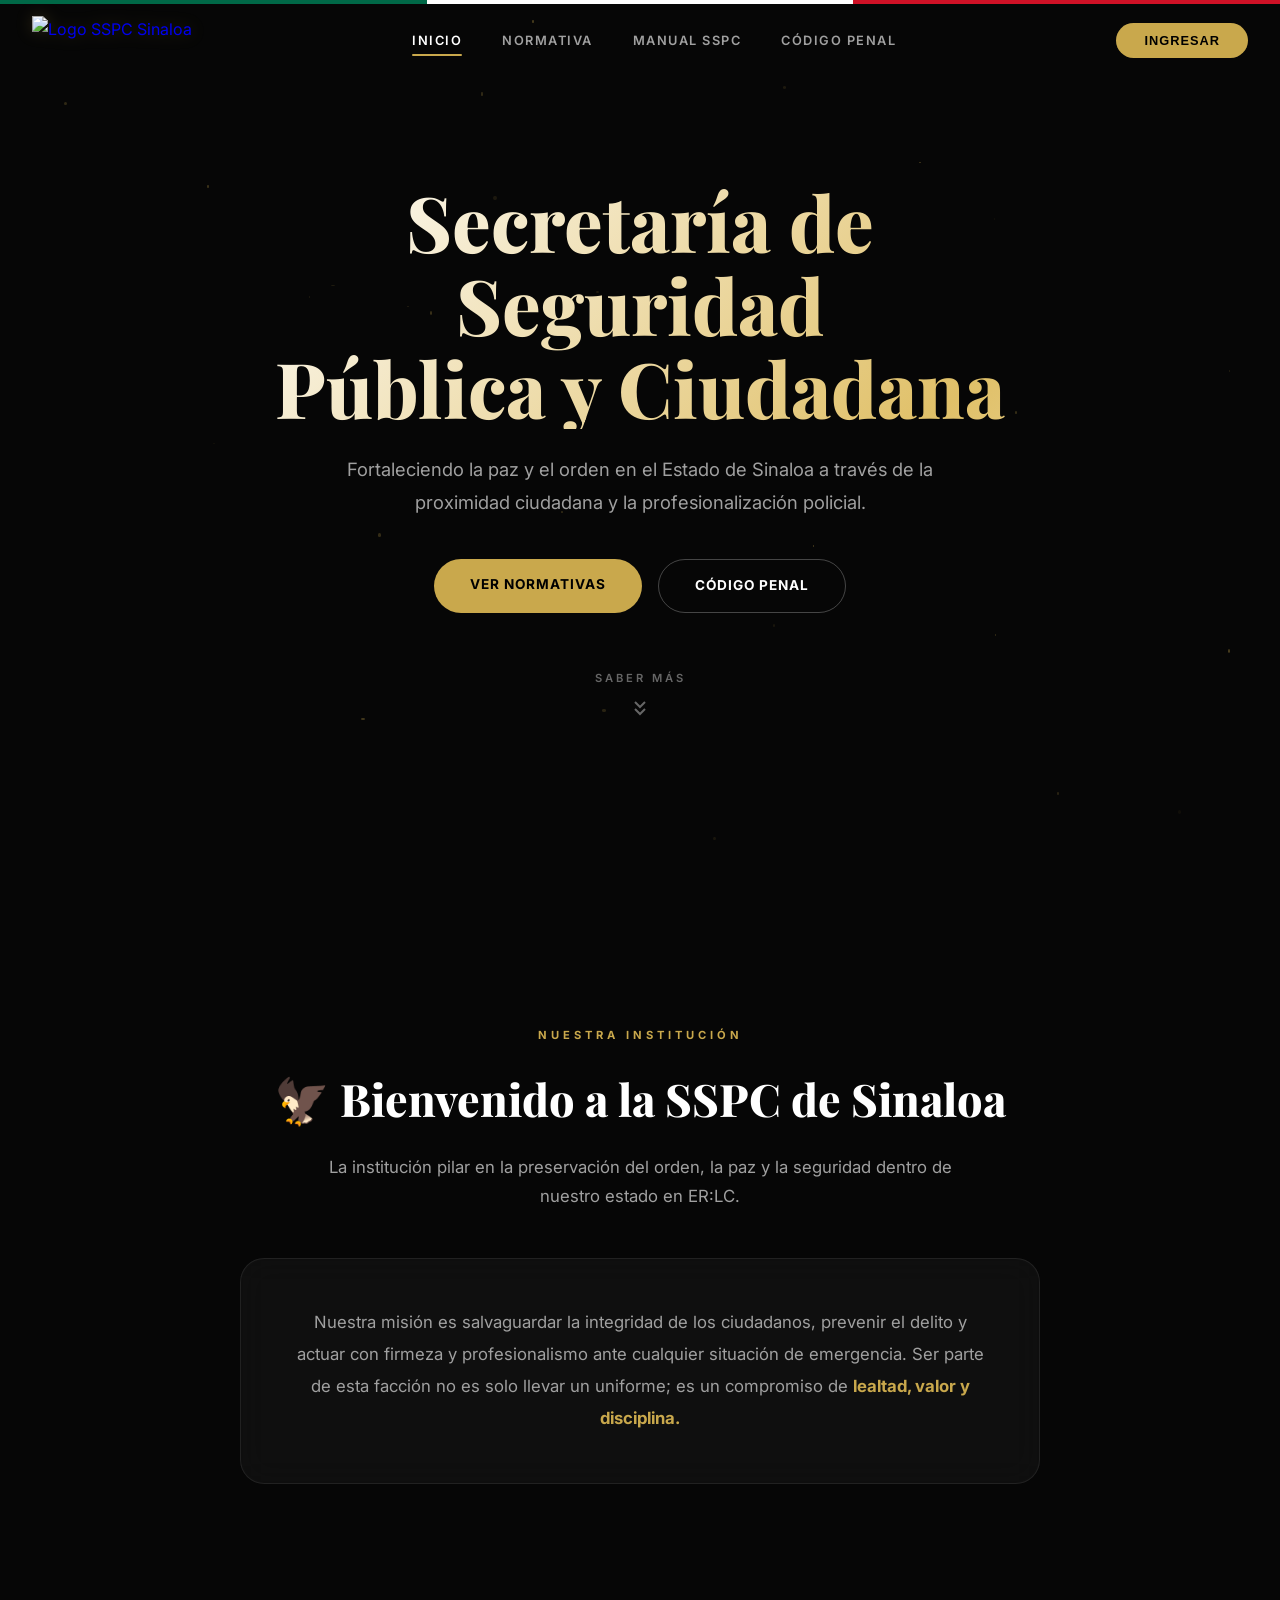
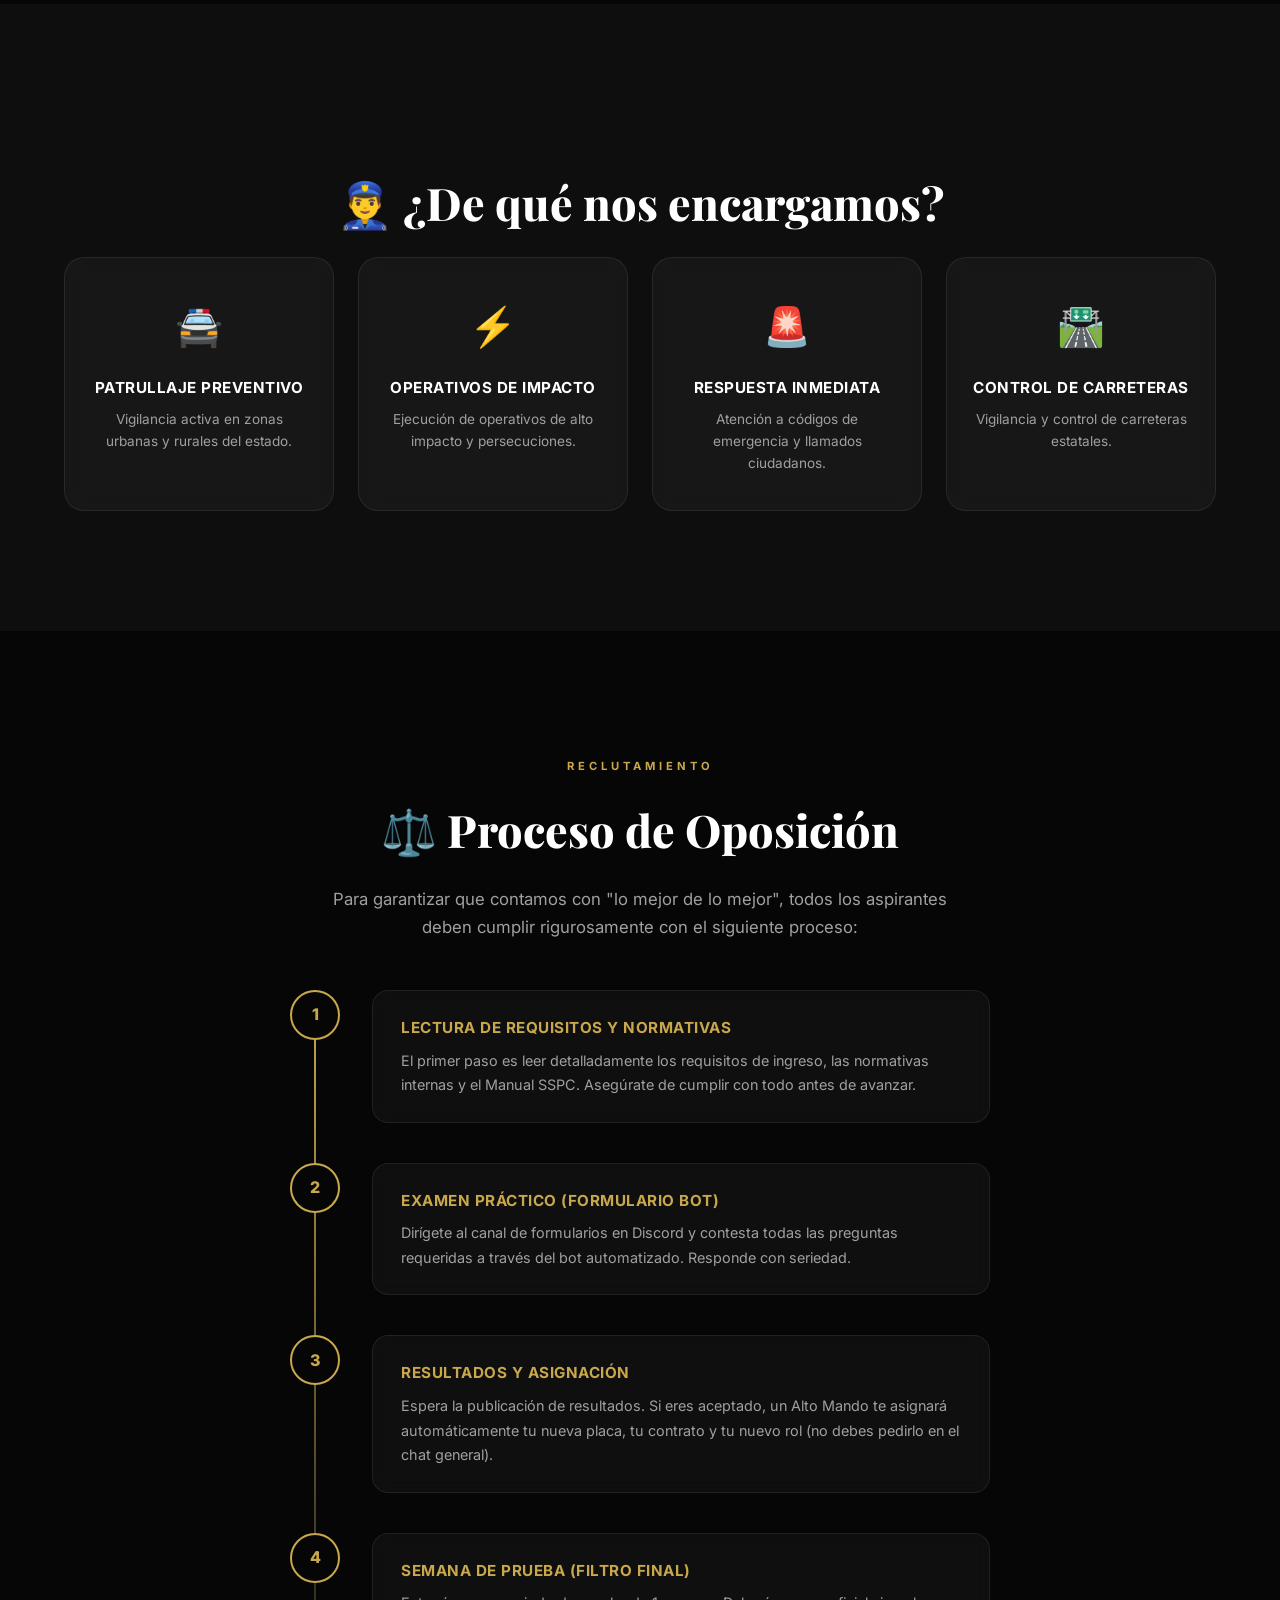
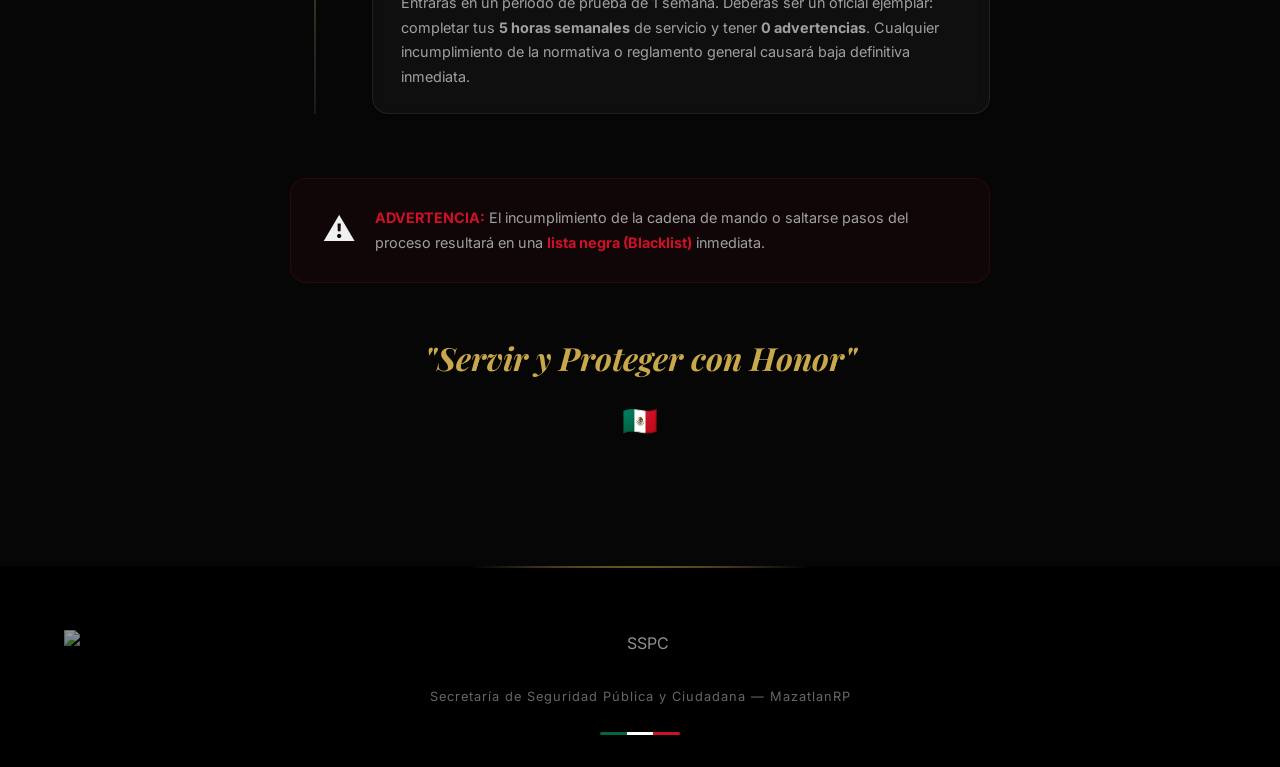
==== templates/index.html @ 9fe5e870 "Sistema SSPC completo con Dashboard y Bot" ====
<!DOCTYPE html>
<html lang="es">

<head>
    <meta charset="UTF-8">
    <meta name="viewport" content="width=device-width, initial-scale=1.0">
    <title>SSPC Sinaloa — Secretaría de Seguridad Pública y Ciudadana</title>
    <meta name="description"
        content="Portal oficial de la Secretaría de Seguridad Pública y Ciudadana de Sinaloa en ER:LC. Normativa, requisitos y acceso al sistema policial.">
    <link rel="stylesheet" href="/static/style.css">
    <link rel="preconnect" href="https://fonts.googleapis.com">
    <link rel="preconnect" href="https://fonts.gstatic.com" crossorigin>
    <link
        href="https://fonts.googleapis.com/css2?family=Inter:wght@300;400;500;600;700;800;900&family=Playfair+Display:wght@700;800&display=swap"
        rel="stylesheet">
</head>

<body>

    <!-- Mexican Flag Accent Bar -->
    <div class="mexico-bar" aria-hidden="true">
        <div class="bar-green"></div>
        <div class="bar-white"></div>
        <div class="bar-red"></div>
    </div>

    <!-- Navigation -->
    <nav class="navbar" id="main-navbar">
        <div class="nav-container">
            <a href="#" class="nav-logo">
                <img src="https://images.seeklogo.com/logo-png/62/1/secretaria-de-seguridad-y-proteccion-ciudadana-logo-png_seeklogo-626112.png"
                    alt="Logo SSPC Sinaloa" id="logo-img">
            </a>

            <ul class="nav-links" id="nav-links">
                <li><a href="index.html" class="active">Inicio</a></li>
                <li><a href="normativa.html">Normativa</a></li>
                <li><a href="manual.html">Manual SSPC</a></li>
                <li><a href="codigo-penal.html">Código Penal</a></li>
            </ul>

            <div class="nav-actions">
                <button class="btn-ingresar" id="btn-login">Ingresar</button>
                <button class="hamburger" id="hamburger" aria-label="Abrir menú">
                    <span></span><span></span><span></span>
                </button>
            </div>
        </div>
    </nav>

    <!-- Mobile Menu Overlay -->
    <div class="mobile-overlay" id="mobile-overlay"></div>
    <div class="mobile-menu" id="mobile-menu">
        <ul>
            <li><a href="index.html">Inicio</a></li>
            <li><a href="normativa.html">Normativa</a></li>
            <li><a href="manual.html">Manual SSPC</a></li>
            <li><a href="codigo-penal.html">Código Penal</a></li>
            <li><a href="#" class="mobile-login">Ingresar al Sistema</a></li>
        </ul>
    </div>

    <main>
        <!-- Hero -->
        <section id="inicio" class="hero">
            <div class="hero-bg"></div>
            <div class="hero-overlay"></div>
            <div class="hero-particles" id="particles"></div>
            <div class="hero-content">
                <h1 class="reveal">Secretaría de Seguridad<br>Pública y Ciudadana</h1>
                <p class="hero-sub reveal">Fortaleciendo la paz y el orden en el Estado de Sinaloa a través de la
                    proximidad ciudadana y la profesionalización policial.</p>
                <div class="hero-btns reveal">
                    <a href="normativa.html" class="btn-gold">Ver normativas</a>
                    <a href="codigo-penal.html" class="btn-outline">Código Penal</a>
                </div>
                <a href="#about" class="scroll-cta reveal">
                    <span>Saber más</span>
                    <svg width="24" height="24" viewBox="0 0 24 24" fill="none" stroke="currentColor" stroke-width="2">
                        <path d="M7 13l5 5 5-5M7 6l5 5 5-5" />
                    </svg>
                </a>
            </div>
        </section>

        <!-- About / Bienvenida -->
        <section id="about" class="section-about">
            <div class="container">
                <div class="section-tag reveal">NUESTRA INSTITUCIÓN</div>
                <h2 class="section-title reveal">🦅 Bienvenido a la SSPC de Sinaloa</h2>
                <p class="section-lead reveal">La institución pilar en la preservación del orden, la paz y la seguridad
                    dentro de nuestro estado en ER:LC.</p>

                <div class="mission-card reveal">
                    <div class="mission-glow"></div>
                    <p>Nuestra misión es salvaguardar la integridad de los ciudadanos, prevenir el delito y actuar con
                        firmeza y profesionalismo ante cualquier situación de emergencia. Ser parte de esta facción no
                        es solo llevar un uniforme; es un compromiso de <strong>lealtad, valor y disciplina.</strong>
                    </p>
                </div>
            </div>
        </section>

        <!-- Funciones -->
        <section id="normativa" class="section-functions">
            <div class="container">
                <div class="section-tag reveal">FUNCIONES OPERATIVAS</div>
                <h2 class="section-title reveal">👮‍♂️ ¿De qué nos encargamos?</h2>
                <div class="functions-grid">
                    <div class="func-card reveal">
                        <div class="func-icon">🚔</div>
                        <h4>Patrullaje Preventivo</h4>
                        <p>Vigilancia activa en zonas urbanas y rurales del estado.</p>
                    </div>
                    <div class="func-card reveal">
                        <div class="func-icon">⚡</div>
                        <h4>Operativos de Impacto</h4>
                        <p>Ejecución de operativos de alto impacto y persecuciones.</p>
                    </div>
                    <div class="func-card reveal">
                        <div class="func-icon">🚨</div>
                        <h4>Respuesta Inmediata</h4>
                        <p>Atención a códigos de emergencia y llamados ciudadanos.</p>
                    </div>
                    <div class="func-card reveal">
                        <div class="func-icon">🛣️</div>
                        <h4>Control de Carreteras</h4>
                        <p>Vigilancia y control de carreteras estatales.</p>
                    </div>
                </div>
            </div>
        </section>

        <!-- Proceso de Ingreso -->
        <section id="requisitos" class="section-process">
            <div class="container">
                <div class="section-tag reveal">RECLUTAMIENTO</div>
                <h2 class="section-title reveal">⚖️ Proceso de Oposición</h2>
                <p class="section-lead reveal">Para garantizar que contamos con "lo mejor de lo mejor", todos los
                    aspirantes deben cumplir rigurosamente con el siguiente proceso:</p>

                <div class="timeline">
                    <div class="timeline-line"></div>
                    <div class="timeline-item reveal">
                        <div class="timeline-dot"><span>1</span></div>
                        <div class="timeline-content">
                            <h4>Lectura de Requisitos y Normativas</h4>
                            <p>El primer paso es leer detalladamente los requisitos de ingreso, las normativas internas y el Manual SSPC. Asegúrate de cumplir con todo antes de avanzar.</p>
                        </div>
                    </div>
                    <div class="timeline-item reveal">
                        <div class="timeline-dot"><span>2</span></div>
                        <div class="timeline-content">
                            <h4>Examen Práctico (Formulario Bot)</h4>
                            <p>Dirígete al canal de formularios en Discord y contesta todas las preguntas requeridas a través del bot automatizado. Responde con seriedad.</p>
                        </div>
                    </div>
                    <div class="timeline-item reveal">
                        <div class="timeline-dot"><span>3</span></div>
                        <div class="timeline-content">
                            <h4>Resultados y Asignación</h4>
                            <p>Espera la publicación de resultados. Si eres aceptado, un Alto Mando te asignará automáticamente tu nueva placa, tu contrato y tu nuevo rol (no debes pedirlo en el chat general).</p>
                        </div>
                    </div>
                    <div class="timeline-item reveal">
                        <div class="timeline-dot"><span>4</span></div>
                        <div class="timeline-content">
                            <h4>Semana de Prueba (Filtro Final)</h4>
                            <p>Entrarás en un periodo de prueba de 1 semana. Deberás ser un oficial ejemplar: completar tus <strong>5 horas semanales</strong> de servicio y tener <strong>0 advertencias</strong>. Cualquier incumplimiento de la normativa o reglamento general causará baja definitiva inmediata.</p>
                        </div>
                    </div>
                </div>

                <div class="warning-banner reveal">
                    <div class="warning-icon">⚠️</div>
                    <div class="warning-text">
                        <strong>ADVERTENCIA:</strong> El incumplimiento de la cadena de mando o saltarse pasos del
                        proceso resultará en una <strong>lista negra (Blacklist)</strong> inmediata.
                    </div>
                </div>

                <div class="motto-block reveal">
                    <span class="motto-quote">"Servir y Proteger con Honor"</span>
                    <span class="motto-flag">🇲🇽</span>
                </div>
            </div>
        </section>
    </main>

    <!-- Footer -->
    <footer class="footer">
        <div class="footer-glow"></div>
        <div class="container">
            <img src="https://images.seeklogo.com/logo-png/62/1/secretaria-de-seguridad-y-proteccion-ciudadana-logo-png_seeklogo-626112.png"
                alt="SSPC" class="footer-logo">
            <p class="footer-motto">Secretaría de Seguridad Pública y Ciudadana — MazatlanRP</p>
            <div class="footer-bar">
                <div class="bar-green"></div>
                <div class="bar-white"></div>
                <div class="bar-red"></div>
            </div>
        </div>
    </footer>

    <script src="/static/script.js"></script>
</body>

</html>
---- static/style.css ----
/* ═══════════════════════════════════════════
   SSPC SINALOA — PROFESSIONAL DESIGN SYSTEM
   ═══════════════════════════════════════════ */

:root {
    /* Color Palette */
    --black: #000000;
    --bg-base: #060606;
    --bg-elevated: #0e0e0e;
    --bg-surface: #161616;
    --glass: rgba(255, 255, 255, 0.04);
    --glass-border: rgba(255, 255, 255, 0.08);
    --glass-hover: rgba(255, 255, 255, 0.07);
    --gold: #c9a84c;
    --gold-light: #e0c068;
    --gold-dim: rgba(201, 168, 76, 0.15);
    --gold-glow: rgba(201, 168, 76, 0.3);
    --white: #ffffff;
    --text-primary: #f0f0f0;
    --text-secondary: #a0a0a0;
    --text-muted: #666666;
    --mexico-green: #006847;
    --mexico-red: #ce1126;

    /* Typography */
    --font-body: 'Inter', -apple-system, BlinkMacSystemFont, sans-serif;
    --font-display: 'Playfair Display', Georgia, serif;

    /* Spacing */
    --section-padding: 120px;
    --container-max: 1200px;

    /* Motion */
    --ease: cubic-bezier(0.25, 0.46, 0.45, 0.94);
    --ease-out: cubic-bezier(0.16, 1, 0.3, 1);
    --duration: 0.5s;
}

/* ── Reset ── */
*,
*::before,
*::after {
    margin: 0;
    padding: 0;
    box-sizing: border-box;
}

html {
    scroll-behavior: smooth;
    -webkit-font-smoothing: antialiased;
    -moz-osx-font-smoothing: grayscale;
}

body {
    font-family: var(--font-body);
    background-color: var(--bg-base);
    color: var(--text-primary);
    line-height: 1.7;
    overflow-x: hidden;
}

.container {
    max-width: var(--container-max);
    margin: 0 auto;
    padding: 0 24px;
}

img {
    max-width: 100%;
    display: block;
}

a {
    text-decoration: none;
}

ul {
    list-style: none;
}

/* ── Mexican Flag Bar ── */
.mexico-bar {
    position: fixed;
    top: 0;
    left: 0;
    width: 100%;
    height: 4px;
    display: flex;
    z-index: 9999;
}

.bar-green {
    background: var(--mexico-green);
    flex: 1;
}

.bar-white {
    background: var(--white);
    flex: 1;
}

.bar-red {
    background: var(--mexico-red);
    flex: 1;
}

/* ── Navbar ── */
.navbar {
    position: fixed;
    top: 4px;
    left: 0;
    width: 100%;
    height: 72px;
    z-index: 1000;
    transition: all 0.4s var(--ease);
}

.navbar.scrolled {
    background: rgba(6, 6, 6, 0.92);
    backdrop-filter: blur(20px) saturate(180%);
    -webkit-backdrop-filter: blur(20px) saturate(180%);
    border-bottom: 1px solid var(--glass-border);
    box-shadow: 0 8px 32px rgba(0, 0, 0, 0.5);
}

.nav-container {
    max-width: 1400px;
    margin: 0 auto;
    height: 100%;
    display: flex;
    align-items: center;
    justify-content: space-between;
    padding: 0 32px;
}

.nav-logo {
    display: flex;
    align-items: center;
}

.nav-logo img {
    height: 48px;
    width: auto;
    transition: all 0.4s var(--ease);
    filter: drop-shadow(0 0 8px rgba(201, 168, 76, 0.2));
}

.nav-logo img:hover {
    filter: drop-shadow(0 0 16px rgba(201, 168, 76, 0.5));
    transform: scale(1.05);
}

.nav-links {
    display: flex;
    gap: 40px;
}

.nav-links a {
    color: var(--text-secondary);
    font-weight: 600;
    font-size: 0.8rem;
    text-transform: uppercase;
    letter-spacing: 1.5px;
    padding: 8px 0;
    position: relative;
    transition: color 0.3s var(--ease);
}

.nav-links a::after {
    content: '';
    position: absolute;
    bottom: 0;
    left: 50%;
    transform: translateX(-50%);
    width: 0;
    height: 2px;
    background: var(--gold);
    border-radius: 1px;
    transition: width 0.3s var(--ease);
}

.nav-links a:hover,
.nav-links a.active {
    color: var(--white);
}

.nav-links a:hover::after,
.nav-links a.active::after {
    width: 100%;
}

.nav-actions {
    display: flex;
    align-items: center;
    gap: 16px;
}

.btn-ingresar {
    background: var(--gold);
    color: var(--black);
    border: none;
    padding: 10px 28px;
    border-radius: 100px;
    font-weight: 700;
    font-size: 0.8rem;
    text-transform: uppercase;
    letter-spacing: 1px;
    cursor: pointer;
    transition: all 0.3s var(--ease);
    position: relative;
    overflow: hidden;
}

.btn-ingresar::before {
    content: '';
    position: absolute;
    inset: 0;
    background: linear-gradient(45deg, transparent, rgba(255, 255, 255, 0.2), transparent);
    transform: translateX(-100%);
    transition: transform 0.6s var(--ease);
}

.btn-ingresar:hover {
    background: var(--gold-light);
    transform: translateY(-2px);
    box-shadow: 0 8px 24px var(--gold-glow);
}

.btn-ingresar:hover::before {
    transform: translateX(100%);
}

/* ── Nav Profile (Logged In) ── */
.nav-profile {
    display: flex;
    align-items: center;
    gap: 12px;
    background: rgba(255, 255, 255, 0.05);
    border: 1px solid var(--glass-border);
    padding: 6px 16px 6px 6px;
    border-radius: 100px;
    cursor: pointer;
    transition: all 0.3s var(--ease);
    text-decoration: none;
    position: relative; /* Importante para el dropdown */
}

.nav-profile:hover {
    background: rgba(255, 255, 255, 0.1);
    border-color: var(--gold);
}

/* Dropdown Menu */
.profile-dropdown {
    position: absolute;
    top: calc(100% + 15px);
    right: 0;
    width: 180px;
    background: var(--bg-elevated);
    border: 1px solid var(--glass-border);
    backdrop-filter: blur(20px);
    border-radius: 15px;
    padding: 10px;
    opacity: 0;
    visibility: hidden;
    transform: translateY(10px);
    transition: all 0.3s var(--ease);
    box-shadow: 0 10px 30px rgba(0,0,0,0.5);
    z-index: 2000;
}

.nav-profile:hover .profile-dropdown {
    opacity: 1;
    visibility: visible;
    transform: translateY(0);
}

.dropdown-link {
    display: block;
    padding: 10px 15px;
    color: var(--text-secondary);
    text-decoration: none;
    font-size: 0.85rem;
    font-weight: 600;
    border-radius: 8px;
    transition: all 0.2s;
}

.dropdown-link:hover {
    background: rgba(255,255,255,0.05);
    color: var(--white);
}

.dropdown-link.logout {
    color: #ff6b6b;
    border-top: 1px solid var(--glass-border);
    margin-top: 5px;
    padding-top: 15px;
}

.nav-avatar {
    width: 32px;
    height: 32px;
    border-radius: 50%;
    border: 1px solid var(--gold);
    object-fit: cover;
}

.nav-username {
    color: var(--white);
    font-size: 0.85rem;
    font-weight: 700;
    max-width: 100px;
    overflow: hidden;
    text-overflow: ellipsis;
    white-space: nowrap;
}

.mobile-profile-item {
    display: flex;
    align-items: center;
    gap: 15px;
    padding: 15px;
    background: rgba(255,255,255,0.05);
    border: 1px solid var(--glass-border);
    border-radius: 15px;
    margin: 10px 20px;
}


/* Hamburger */
.hamburger {
    display: none;
    flex-direction: column;
    gap: 5px;
    background: none;
    border: none;
    cursor: pointer;
    padding: 8px;
    z-index: 1100;
}

.hamburger span {
    width: 24px;
    height: 2px;
    background: var(--white);
    border-radius: 2px;
    transition: all 0.3s var(--ease);
}

.hamburger.open span:nth-child(1) {
    transform: rotate(45deg) translate(5px, 5px);
}

.hamburger.open span:nth-child(2) {
    opacity: 0;
}

.hamburger.open span:nth-child(3) {
    transform: rotate(-45deg) translate(5px, -5px);
}

/* Mobile Menu */
.mobile-overlay {
    position: fixed;
    inset: 0;
    background: rgba(0, 0, 0, 0.7);
    z-index: 1050;
    opacity: 0;
    pointer-events: none;
    transition: opacity 0.4s var(--ease);
}

.mobile-overlay.active {
    opacity: 1;
    pointer-events: all;
}

.mobile-menu {
    position: fixed;
    top: 0;
    right: -320px;
    width: 300px;
    height: 100vh;
    background: var(--bg-elevated);
    border-left: 1px solid var(--glass-border);
    z-index: 1060;
    padding: 100px 32px 32px;
    transition: right 0.5s var(--ease-out);
}

.mobile-menu.active {
    right: 0;
}

.mobile-menu ul {
    display: flex;
    flex-direction: column;
    gap: 8px;
}

.mobile-menu a {
    color: var(--text-secondary);
    font-size: 1.1rem;
    font-weight: 600;
    padding: 14px 16px;
    border-radius: 12px;
    display: block;
    transition: all 0.3s var(--ease);
}

.mobile-menu a:hover {
    color: var(--white);
    background: var(--glass);
}

.mobile-login {
    color: var(--gold) !important;
    border: 1px solid var(--gold-dim);
    text-align: center;
    margin-top: 16px;
}

/* ── Hero ── */
.hero {
    position: relative;
    min-height: 100vh;
    display: flex;
    align-items: center;
    justify-content: center;
    text-align: center;
    overflow: hidden;
}

.hero-bg {
    position: absolute;
    inset: 0;
    background-image: url('https://media.discordapp.net/attachments/1496724469673361566/1496747573866790942/FONDO.png?ex=69eb024d&is=69e9b0cd&hm=f0747572f5455cf233a8c2d7f36223a0a85d7b938f2e3c4d79ac03f40479d063&=&format=webp&quality=lossless&width=1466&height=800');
    background-size: cover;
    background-position: center;
    transform: scale(1.1);
    animation: heroZoom 20s ease alternate infinite;
}

@keyframes heroZoom {
    0% {
        transform: scale(1.1);
    }

    100% {
        transform: scale(1);
    }
}

.hero-overlay {
    position: absolute;
    inset: 0;
    background: linear-gradient(180deg,
            rgba(6, 6, 6, 0.6) 0%,
            rgba(6, 6, 6, 0.4) 40%,
            rgba(6, 6, 6, 0.7) 70%,
            rgba(6, 6, 6, 1) 100%);
}

.hero-particles {
    position: absolute;
    inset: 0;
    pointer-events: none;
}

.hero-content {
    position: relative;
    z-index: 2;
    max-width: 860px;
    padding: 0 24px;
}

.hero-badge {
    display: inline-block;
    background: var(--gold-dim);
    border: 1px solid rgba(201, 168, 76, 0.25);
    color: var(--gold);
    font-size: 0.7rem;
    font-weight: 700;
    letter-spacing: 3px;
    text-transform: uppercase;
    padding: 8px 24px;
    border-radius: 100px;
    margin-bottom: 28px;
}

.hero h1 {
    font-family: var(--font-display);
    font-size: clamp(2.4rem, 6vw, 4.8rem);
    font-weight: 800;
    line-height: 1.08;
    margin-bottom: 24px;
    background: linear-gradient(135deg, var(--white) 0%, var(--gold-light) 50%, var(--white) 100%);
    background-size: 200% auto;
    -webkit-background-clip: text;
    -webkit-text-fill-color: transparent;
    background-clip: text;
    animation: shimmer 6s linear infinite;
}

@keyframes shimmer {
    to {
        background-position: 200% center;
    }
}

.hero-sub {
    font-size: clamp(0.95rem, 1.5vw, 1.15rem);
    color: var(--text-secondary);
    max-width: 620px;
    margin: 0 auto 40px;
    line-height: 1.8;
}

.hero-btns {
    display: flex;
    gap: 16px;
    justify-content: center;
    flex-wrap: wrap;
}

.btn-gold,
.btn-outline {
    padding: 14px 36px;
    border-radius: 100px;
    font-weight: 700;
    font-size: 0.85rem;
    text-transform: uppercase;
    letter-spacing: 1px;
    transition: all 0.4s var(--ease);
    position: relative;
    overflow: hidden;
}

.btn-gold {
    background: var(--gold);
    color: var(--black);
}

.btn-gold:hover {
    background: var(--gold-light);
    transform: translateY(-3px);
    box-shadow: 0 12px 32px var(--gold-glow);
}

.btn-outline {
    background: transparent;
    color: var(--white);
    border: 1.5px solid rgba(255, 255, 255, 0.25);
}

.btn-outline:hover {
    border-color: var(--gold);
    color: var(--gold);
    background: var(--gold-dim);
    transform: translateY(-3px);
}

/* Scroll CTA */
.scroll-cta {
    display: inline-flex;
    flex-direction: column;
    align-items: center;
    gap: 8px;
    margin-top: 56px;
    color: var(--text-muted);
    font-size: 0.7rem;
    text-transform: uppercase;
    letter-spacing: 3px;
    font-weight: 600;
    transition: color 0.3s var(--ease);
}

.scroll-cta:hover {
    color: var(--gold);
}

.scroll-cta svg {
    animation: bounceDown 2s var(--ease) infinite;
}

@keyframes bounceDown {

    0%,
    100% {
        transform: translateY(0);
    }

    50% {
        transform: translateY(8px);
    }
}

/* ── Section Shared ── */
.section-tag {
    display: inline-block;
    color: var(--gold);
    font-size: 0.7rem;
    font-weight: 700;
    letter-spacing: 4px;
    text-transform: uppercase;
    margin-bottom: 16px;
}

.section-title {
    font-family: var(--font-display);
    font-size: clamp(1.8rem, 4vw, 2.8rem);
    font-weight: 800;
    color: var(--white);
    margin-bottom: 16px;
}

.section-lead {
    font-size: 1.05rem;
    color: var(--text-secondary);
    max-width: 640px;
    margin-bottom: 48px;
}

/* ── About Section ── */
.section-about {
    padding: var(--section-padding) 0;
    background: var(--bg-base);
    text-align: center;
}

.section-about .section-lead {
    margin-left: auto;
    margin-right: auto;
}

.mission-card {
    position: relative;
    background: var(--glass);
    backdrop-filter: blur(16px);
    -webkit-backdrop-filter: blur(16px);
    border: 1px solid var(--glass-border);
    border-radius: 24px;
    padding: 48px;
    max-width: 800px;
    margin: 0 auto;
    font-size: 1.05rem;
    color: var(--text-secondary);
    line-height: 1.9;
    overflow: hidden;
    transition: border-color 0.4s var(--ease);
}

.mission-card:hover {
    border-color: rgba(201, 168, 76, 0.2);
}

.mission-glow {
    position: absolute;
    top: -50%;
    left: -50%;
    width: 200%;
    height: 200%;
    background: radial-gradient(circle at center, var(--gold-dim) 0%, transparent 60%);
    opacity: 0;
    transition: opacity 0.6s var(--ease);
    pointer-events: none;
}

.mission-card:hover .mission-glow {
    opacity: 1;
}

.mission-card strong {
    color: var(--gold);
}

/* ── Functions Section ── */
.section-functions {
    padding: var(--section-padding) 0;
    background: var(--bg-elevated);
    text-align: center;
}

.section-functions .section-lead {
    margin-left: auto;
    margin-right: auto;
}

.functions-grid {
    display: grid;
    grid-template-columns: repeat(4, 1fr);
    gap: 24px;
    margin-top: 16px;
}

.func-card {
    background: var(--glass);
    backdrop-filter: blur(8px);
    -webkit-backdrop-filter: blur(8px);
    border: 1px solid var(--glass-border);
    border-radius: 20px;
    padding: 36px 24px;
    text-align: center;
    transition: all 0.4s var(--ease);
}

.func-card:hover {
    transform: translateY(-8px);
    border-color: rgba(201, 168, 76, 0.3);
    background: var(--glass-hover);
    box-shadow: 0 20px 60px rgba(0, 0, 0, 0.4);
}

.func-icon {
    font-size: 2.4rem;
    margin-bottom: 16px;
}

.func-card h4 {
    color: var(--white);
    font-size: 0.95rem;
    font-weight: 700;
    margin-bottom: 8px;
    text-transform: uppercase;
    letter-spacing: 0.5px;
}

.func-card p {
    color: var(--text-secondary);
    font-size: 0.85rem;
    line-height: 1.6;
}

/* ── Process / Timeline Section ── */
.section-process {
    padding: var(--section-padding) 0;
    background: var(--bg-base);
    text-align: center;
}

.section-process .section-lead {
    margin-left: auto;
    margin-right: auto;
}

.timeline {
    position: relative;
    max-width: 700px;
    margin: 0 auto 64px;
    text-align: left;
}

.timeline-line {
    position: absolute;
    left: 24px;
    top: 0;
    bottom: 0;
    width: 2px;
    background: linear-gradient(180deg, var(--gold) 0%, var(--glass-border) 100%);
}

.timeline-item {
    display: flex;
    gap: 32px;
    position: relative;
    padding-bottom: 40px;
}

.timeline-item:last-child {
    padding-bottom: 0;
}

.timeline-dot {
    flex-shrink: 0;
    width: 50px;
    height: 50px;
    border-radius: 50%;
    background: var(--bg-base);
    border: 2px solid var(--gold);
    display: flex;
    align-items: center;
    justify-content: center;
    z-index: 1;
    transition: all 0.4s var(--ease);
}

.timeline-dot span {
    color: var(--gold);
    font-weight: 800;
    font-size: 1rem;
}

.timeline-item:hover .timeline-dot {
    background: var(--gold);
    box-shadow: 0 0 24px var(--gold-glow);
}

.timeline-item:hover .timeline-dot span {
    color: var(--black);
}

.timeline-content {
    background: var(--glass);
    backdrop-filter: blur(8px);
    -webkit-backdrop-filter: blur(8px);
    border: 1px solid var(--glass-border);
    border-radius: 16px;
    padding: 24px 28px;
    flex: 1;
    transition: all 0.4s var(--ease);
}

.timeline-item:hover .timeline-content {
    border-color: rgba(201, 168, 76, 0.2);
    background: var(--glass-hover);
}

.timeline-content h4 {
    color: var(--gold);
    font-size: 0.95rem;
    font-weight: 700;
    text-transform: uppercase;
    letter-spacing: 0.5px;
    margin-bottom: 8px;
}

.timeline-content p {
    color: var(--text-secondary);
    font-size: 0.9rem;
    line-height: 1.7;
}

/* Warning Banner */
.warning-banner {
    display: flex;
    align-items: center;
    gap: 20px;
    background: rgba(206, 17, 38, 0.06);
    border: 1px solid rgba(206, 17, 38, 0.15);
    border-radius: 16px;
    padding: 24px 32px;
    max-width: 700px;
    margin: 0 auto 48px;
    text-align: left;
}

.warning-icon {
    font-size: 2rem;
    flex-shrink: 0;
}

.warning-text {
    color: var(--text-secondary);
    font-size: 0.9rem;
    line-height: 1.7;
}

.warning-text strong {
    color: var(--mexico-red);
}

/* Motto */
.motto-block {
    text-align: center;
}

.motto-quote {
    font-family: var(--font-display);
    font-size: clamp(1.4rem, 3vw, 2rem);
    font-weight: 700;
    color: var(--gold);
    font-style: italic;
}

.motto-flag {
    font-size: 1.8rem;
    display: block;
    margin-top: 12px;
}

/* ── Footer ── */
.footer {
    position: relative;
    padding: 64px 0 32px;
    background: var(--black);
    text-align: center;
    overflow: hidden;
}

.footer-glow {
    position: absolute;
    top: 0;
    left: 50%;
    transform: translateX(-50%);
    width: 400px;
    height: 2px;
    background: radial-gradient(ellipse, var(--gold) 0%, transparent 70%);
}

.footer-logo {
    height: 40px;
    margin: 0 auto 16px;
    opacity: 0.6;
}

.footer-motto {
    color: var(--text-muted);
    font-size: 0.8rem;
    letter-spacing: 1px;
    margin-bottom: 24px;
}

.footer-bar {
    display: flex;
    width: 80px;
    height: 3px;
    margin: 0 auto;
    border-radius: 3px;
    overflow: hidden;
}

.footer-bar .bar-green,
.footer-bar .bar-white,
.footer-bar .bar-red {
    flex: 1;
}

/* ── Scroll Reveal Animations ── */
.reveal {
    opacity: 0;
    transform: translateY(40px);
    transition: opacity 0.8s var(--ease-out), transform 0.8s var(--ease-out);
}

.reveal.visible {
    opacity: 1;
    transform: translateY(0);
}

.reveal:nth-child(2) {
    transition-delay: 0.1s;
}

.reveal:nth-child(3) {
    transition-delay: 0.2s;
}

.reveal:nth-child(4) {
    transition-delay: 0.3s;
}

/* ── Responsive ── */

/* Tablet */
@media (max-width: 992px) {
    :root {
        --section-padding: 80px;
    }

    .nav-links {
        display: none;
    }

    .btn-ingresar {
        display: none;
    }

    .hamburger {
        display: flex;
    }

    .functions-grid {
        grid-template-columns: repeat(2, 1fr);
    }

    .timeline {
        padding-left: 0;
    }

    /* Hide sidebar on tablet — content goes full width */
    .reglamento-container {
        flex-direction: column;
    }

    .reglamento-sidebar {
        display: none;
    }

    .reglamento-content {
        width: 100%;
    }

    /* Table scroll hint */
    .codes-table-wrapper {
        position: relative;
    }

    .codes-table th,
    .codes-table td {
        padding: 12px 14px;
        font-size: 0.82rem;
    }

    /* Miranda card */
    .miranda-card {
        padding: 28px 24px;
    }

    /* Page header */
    .page-header {
        padding: 140px 0 60px;
    }
}

/* Mobile */
@media (max-width: 600px) {
    :root {
        --section-padding: 60px;
    }

    .nav-container {
        padding: 0 16px;
    }

    .nav-logo img {
        height: 38px;
    }

    .hero-content {
        padding: 0 16px;
    }

    .hero-btns {
        flex-direction: column;
        align-items: center;
    }

    .btn-gold,
    .btn-outline {
        width: 100%;
        max-width: 280px;
        text-align: center;
    }

    .functions-grid {
        grid-template-columns: 1fr;
        gap: 16px;
    }

    .mission-card {
        padding: 28px 20px;
    }

    .timeline-item {
        gap: 16px;
    }

    .timeline-dot {
        width: 40px;
        height: 40px;
    }

    .timeline-line {
        left: 19px;
    }

    .timeline-content {
        padding: 20px;
    }

    .warning-banner {
        flex-direction: column;
        text-align: center;
        padding: 20px;
    }

    .section-title {
        font-size: 1.6rem;
    }

    /* Page header mobile */
    .page-header {
        padding: 120px 0 48px;
    }

    .page-title {
        font-size: 1.6rem;
    }

    .page-subtitle {
        font-size: 0.95rem;
    }

    .page-disclaimer {
        font-size: 0.85rem;
    }

    /* Chapters */
    .chapter-header {
        gap: 14px;
    }

    .chapter-num {
        width: 40px;
        height: 40px;
        font-size: 1rem;
        border-radius: 10px;
    }

    .chapter-header h2 {
        font-size: 1rem;
    }

    /* Rule items */
    .rule-item {
        padding: 18px 16px;
        gap: 14px;
        flex-direction: column;
    }

    .rule-icon {
        width: 32px;
        height: 32px;
        font-size: 1.2rem;
    }

    .rule-item h4 {
        font-size: 0.82rem;
    }

    .rule-item p {
        font-size: 0.82rem;
    }

    /* Tables */
    .codes-table th,
    .codes-table td {
        padding: 10px 12px;
        font-size: 0.75rem;
    }

    .codes-table th {
        font-size: 0.65rem;
    }

    .code-example {
        font-size: 0.72rem;
    }

    .code-example-block {
        font-size: 0.78rem;
        padding: 8px 12px;
    }

    /* Miranda */
    .miranda-card {
        padding: 20px 16px;
    }

    .miranda-list li {
        padding: 10px 12px;
        font-size: 0.82rem;
    }

    .miranda-short-card .code-example-block {
        font-size: 0.8rem;
        padding: 16px 16px;
    }

    /* Tip box */
    .tip-box {
        padding: 18px 16px;
    }

    .tip-box p {
        font-size: 0.82rem;
    }

    /* Radio warning */
    .radio-warning {
        padding: 18px 16px;
    }

    /* Dividers */
    .manual-divider {
        margin: 40px 0;
    }

    /* Footer */
    .footer {
        padding: 40px 0 24px;
    }

    .footer-logo {
        height: 32px;
    }

    .motto-quote {
        font-size: 1.1rem;
    }
}

/* ═══════════════════════════════════
   NORMATIVA PAGE STYLES
   ═══════════════════════════════════ */

/* Page Header */
.page-header {
    position: relative;
    padding: 160px 0 80px;
    background: var(--bg-base);
    text-align: center;
    overflow: hidden;
}

.page-header-glow {
    position: absolute;
    top: 50%;
    left: 50%;
    transform: translate(-50%, -50%);
    width: 600px;
    height: 600px;
    background: radial-gradient(circle, var(--gold-dim) 0%, transparent 70%);
    pointer-events: none;
    opacity: 0.5;
}

.page-title {
    font-family: var(--font-display);
    font-size: clamp(2rem, 5vw, 3.5rem);
    font-weight: 800;
    color: var(--white);
    margin-bottom: 12px;
}

.page-subtitle {
    font-family: var(--font-display);
    font-size: clamp(1rem, 2vw, 1.4rem);
    color: var(--gold);
    font-style: italic;
    margin-bottom: 32px;
}

.page-divider {
    width: 60px;
    height: 3px;
    background: var(--gold);
    margin: 0 auto 32px;
    border-radius: 3px;
}

.page-disclaimer {
    font-size: 0.95rem;
    color: var(--text-secondary);
    max-width: 700px;
    margin: 0 auto;
    line-height: 1.8;
}

/* Reglamento Layout */
.reglamento-body {
    padding: 80px 0 var(--section-padding);
    background: var(--bg-elevated);
}

.reglamento-container {
    display: flex;
    gap: 48px;
    align-items: flex-start;
}

/* Sidebar */
.reglamento-sidebar {
    flex-shrink: 0;
    width: 240px;
    position: sticky;
    top: 100px;
}

.sidebar-inner {
    background: var(--glass);
    backdrop-filter: blur(12px);
    -webkit-backdrop-filter: blur(12px);
    border: 1px solid var(--glass-border);
    border-radius: 16px;
    padding: 24px;
}

.sidebar-inner h4 {
    color: var(--gold);
    font-size: 0.7rem;
    font-weight: 700;
    text-transform: uppercase;
    letter-spacing: 3px;
    margin-bottom: 16px;
    padding-bottom: 12px;
    border-bottom: 1px solid var(--glass-border);
}

.sidebar-inner ul {
    display: flex;
    flex-direction: column;
    gap: 4px;
}

.sidebar-link {
    color: var(--text-muted);
    font-size: 0.8rem;
    font-weight: 500;
    padding: 10px 12px;
    border-radius: 8px;
    display: block;
    transition: all 0.3s var(--ease);
}

.sidebar-link:hover {
    color: var(--text-primary);
    background: var(--glass-hover);
}

.sidebar-link.active-sidebar {
    color: var(--gold);
    background: var(--gold-dim);
}

/* Content */
.reglamento-content {
    flex: 1;
    min-width: 0;
}

/* Chapter */
.chapter {
    margin-bottom: 48px;
}

.chapter-header {
    display: flex;
    align-items: center;
    gap: 20px;
    margin-bottom: 28px;
    padding-bottom: 16px;
    border-bottom: 1px solid var(--glass-border);
}

.chapter-num {
    display: flex;
    align-items: center;
    justify-content: center;
    width: 48px;
    height: 48px;
    border-radius: 12px;
    background: var(--gold-dim);
    border: 1px solid rgba(201, 168, 76, 0.25);
    color: var(--gold);
    font-family: var(--font-display);
    font-size: 1.2rem;
    font-weight: 800;
    flex-shrink: 0;
}

.chapter-header h2 {
    font-size: clamp(1.1rem, 2vw, 1.4rem);
    font-weight: 800;
    color: var(--white);
    text-transform: uppercase;
    letter-spacing: 0.5px;
}

.chapter-body {
    display: flex;
    flex-direction: column;
    gap: 16px;
}

/* Rule Items */
.rule-item {
    display: flex;
    gap: 20px;
    background: var(--glass);
    backdrop-filter: blur(8px);
    -webkit-backdrop-filter: blur(8px);
    border: 1px solid var(--glass-border);
    border-radius: 16px;
    padding: 24px;
    transition: all 0.4s var(--ease);
}

.rule-item:hover {
    border-color: rgba(201, 168, 76, 0.2);
    background: var(--glass-hover);
    transform: translateX(6px);
}

.rule-item-highlight {
    border-color: rgba(206, 17, 38, 0.2);
    background: rgba(206, 17, 38, 0.03);
}

.rule-item-highlight:hover {
    border-color: rgba(206, 17, 38, 0.4);
}

.rule-icon {
    font-size: 1.5rem;
    flex-shrink: 0;
    width: 40px;
    height: 40px;
    display: flex;
    align-items: center;
    justify-content: center;
}

.rule-item h4 {
    color: var(--gold);
    font-size: 0.9rem;
    font-weight: 700;
    text-transform: uppercase;
    letter-spacing: 0.5px;
    margin-bottom: 6px;
}

.rule-item p {
    color: var(--text-secondary);
    font-size: 0.9rem;
    line-height: 1.7;
}

.rule-item strong {
    color: var(--white);
}

/* Reglamento Footer Motto */
.reglamento-footer {
    margin-top: 64px;
    padding-top: 48px;
    border-top: 1px solid var(--glass-border);
    text-align: center;
}

/* ═══════════════════════════════════
   MANUAL PAGE — RADIO & TABLE STYLES
   ═══════════════════════════════════ */

/* Section Divider */
.manual-divider {
    display: flex;
    align-items: center;
    gap: 20px;
    margin: 64px 0;
}

.divider-line {
    flex: 1;
    height: 1px;
    background: linear-gradient(90deg, transparent, var(--gold-dim), transparent);
}

.divider-text {
    color: var(--gold);
    font-size: 0.7rem;
    font-weight: 700;
    letter-spacing: 4px;
    text-transform: uppercase;
}

/* Sidebar Divider */
.sidebar-divider {
    height: 1px;
    background: var(--glass-border);
    margin: 12px 0;
}

/* Radio Warning Box */
.radio-warning {
    background: rgba(201, 168, 76, 0.06);
    border: 1px solid rgba(201, 168, 76, 0.15);
    border-radius: 16px;
    padding: 24px 28px;
    margin-top: 16px;
}

.radio-warning p {
    color: var(--text-secondary);
    font-size: 0.9rem;
    line-height: 1.7;
}

.radio-warning .radio-note {
    margin-top: 12px;
    font-size: 0.85rem;
    color: var(--text-muted);
}

/* Chapter Intro Text */
.chapter-intro {
    color: var(--text-secondary);
    font-size: 0.95rem;
    margin-bottom: 24px;
    line-height: 1.7;
}

/* Codes Table */
.codes-table-wrapper {
    overflow-x: auto;
    border-radius: 16px;
    border: 1px solid var(--glass-border);
}

.codes-table {
    width: 100%;
    border-collapse: collapse;
    font-size: 0.88rem;
}

.codes-table thead {
    background: rgba(201, 168, 76, 0.08);
}

.codes-table th {
    color: var(--gold);
    font-weight: 700;
    font-size: 0.75rem;
    text-transform: uppercase;
    letter-spacing: 1.5px;
    padding: 16px 20px;
    text-align: left;
    border-bottom: 1px solid var(--glass-border);
}

.codes-table td {
    padding: 14px 20px;
    color: var(--text-secondary);
    border-bottom: 1px solid rgba(255, 255, 255, 0.03);
}

.codes-table tbody tr {
    transition: background 0.3s var(--ease);
}

.codes-table tbody tr:hover {
    background: var(--glass-hover);
}

.codes-table .row-critical {
    background: rgba(206, 17, 38, 0.05);
}

.codes-table .row-critical:hover {
    background: rgba(206, 17, 38, 0.1);
}

.code-example {
    font-family: 'Courier New', monospace;
    color: var(--gold);
    font-weight: 600;
    font-size: 0.82rem;
}

/* Code Example Block (in rule items) */
.code-example-block {
    font-family: 'Courier New', monospace;
    background: rgba(201, 168, 76, 0.08);
    border: 1px solid rgba(201, 168, 76, 0.15);
    border-radius: 8px;
    padding: 10px 16px;
    color: var(--gold);
    font-weight: 600;
    font-size: 0.88rem;
    display: inline-block;
    margin-top: 4px;
}

/* Tip Box */
.tip-box {
    background: rgba(201, 168, 76, 0.04);
    border: 1px solid rgba(201, 168, 76, 0.12);
    border-radius: 16px;
    padding: 24px 28px;
    margin-top: 32px;
}

.tip-box p {
    color: var(--text-secondary);
    font-size: 0.9rem;
    line-height: 1.8;
}

.tip-box strong {
    color: var(--gold);
}

/* ═══════════════════════════════════
   MIRANDA RIGHTS STYLES
   ═══════════════════════════════════ */

.miranda-moments {
    list-style: none;
    margin: 12px 0;
    padding: 0;
}

.miranda-moments li {
    color: var(--text-secondary);
    font-size: 0.9rem;
    padding: 6px 0 6px 20px;
    position: relative;
}

.miranda-moments li::before {
    content: '▸';
    position: absolute;
    left: 0;
    color: var(--gold);
    font-weight: 700;
}

.miranda-card {
    background: var(--glass);
    backdrop-filter: blur(12px);
    -webkit-backdrop-filter: blur(12px);
    border: 1px solid rgba(201, 168, 76, 0.2);
    border-radius: 20px;
    padding: 36px;
    border-left: 4px solid var(--gold);
}

.miranda-intro {
    color: var(--text-secondary);
    font-size: 0.95rem;
    font-style: italic;
    line-height: 1.8;
    margin-bottom: 16px;
}

.miranda-list {
    list-style: none;
    padding: 0;
    display: flex;
    flex-direction: column;
    gap: 12px;
    margin-bottom: 20px;
}

.miranda-list li {
    color: var(--text-secondary);
    font-size: 0.9rem;
    line-height: 1.7;
    padding: 12px 16px;
    background: rgba(255, 255, 255, 0.02);
    border: 1px solid var(--glass-border);
    border-radius: 10px;
    transition: all 0.3s var(--ease);
}

.miranda-list li:hover {
    border-color: rgba(201, 168, 76, 0.2);
    background: var(--glass-hover);
}

.miranda-list li strong {
    color: var(--gold);
}

.miranda-question {
    color: var(--gold);
    font-weight: 700;
    font-size: 1rem;
    font-style: italic;
}

.miranda-short-card {
    text-align: center;
    margin-top: 8px;
}

.miranda-short-card .code-example-block {
    font-size: 0.92rem;
    padding: 20px 28px;
    line-height: 1.8;
    max-width: 600px;
    display: inline-block;
}

/* ═══════════════════════════════════
   SEARCH BAR
   ═══════════════════════════════════ */

.search-bar {
    display: flex;
    align-items: center;
    gap: 12px;
    max-width: 500px;
    margin: 32px auto 0;
    background: var(--glass);
    backdrop-filter: blur(12px);
    -webkit-backdrop-filter: blur(12px);
    border: 1px solid var(--glass-border);
    border-radius: 100px;
    padding: 4px 8px 4px 20px;
    transition: all 0.4s var(--ease);
}

.search-bar:focus-within {
    border-color: var(--gold);
    box-shadow: 0 0 24px var(--gold-glow);
}

.search-icon {
    flex-shrink: 0;
    opacity: 0.4;
    transition: opacity 0.3s var(--ease);
}

.search-bar:focus-within .search-icon {
    opacity: 1;
    stroke: var(--gold);
}

.search-bar input {
    flex: 1;
    background: none;
    border: none;
    outline: none;
    color: var(--text-primary);
    font-family: var(--font-body);
    font-size: 0.9rem;
    padding: 12px 0;
}

.search-bar input::placeholder {
    color: var(--text-muted);
}

.search-clear {
    background: none;
    border: none;
    color: var(--text-muted);
    font-size: 0.85rem;
    cursor: pointer;
    padding: 8px 12px;
    border-radius: 50%;
    transition: all 0.3s var(--ease);
    display: none;
}

.search-clear.visible {
    display: block;
}

.search-clear:hover {
    color: var(--white);
    background: rgba(255, 255, 255, 0.08);
}

.search-results {
    text-align: center;
    font-size: 0.8rem;
    color: var(--text-muted);
    margin-top: 12px;
    min-height: 20px;
}

/* Search highlight */
.search-highlight {
    background: var(--gold-dim);
    color: var(--gold);
    border-radius: 3px;
    padding: 1px 3px;
}

/* Hide non-matching content */
.chapter.search-hidden,
.manual-divider.search-hidden,
.tip-box.search-hidden,
.warning-banner.search-hidden,
.reglamento-footer.search-hidden {
    display: none;
}
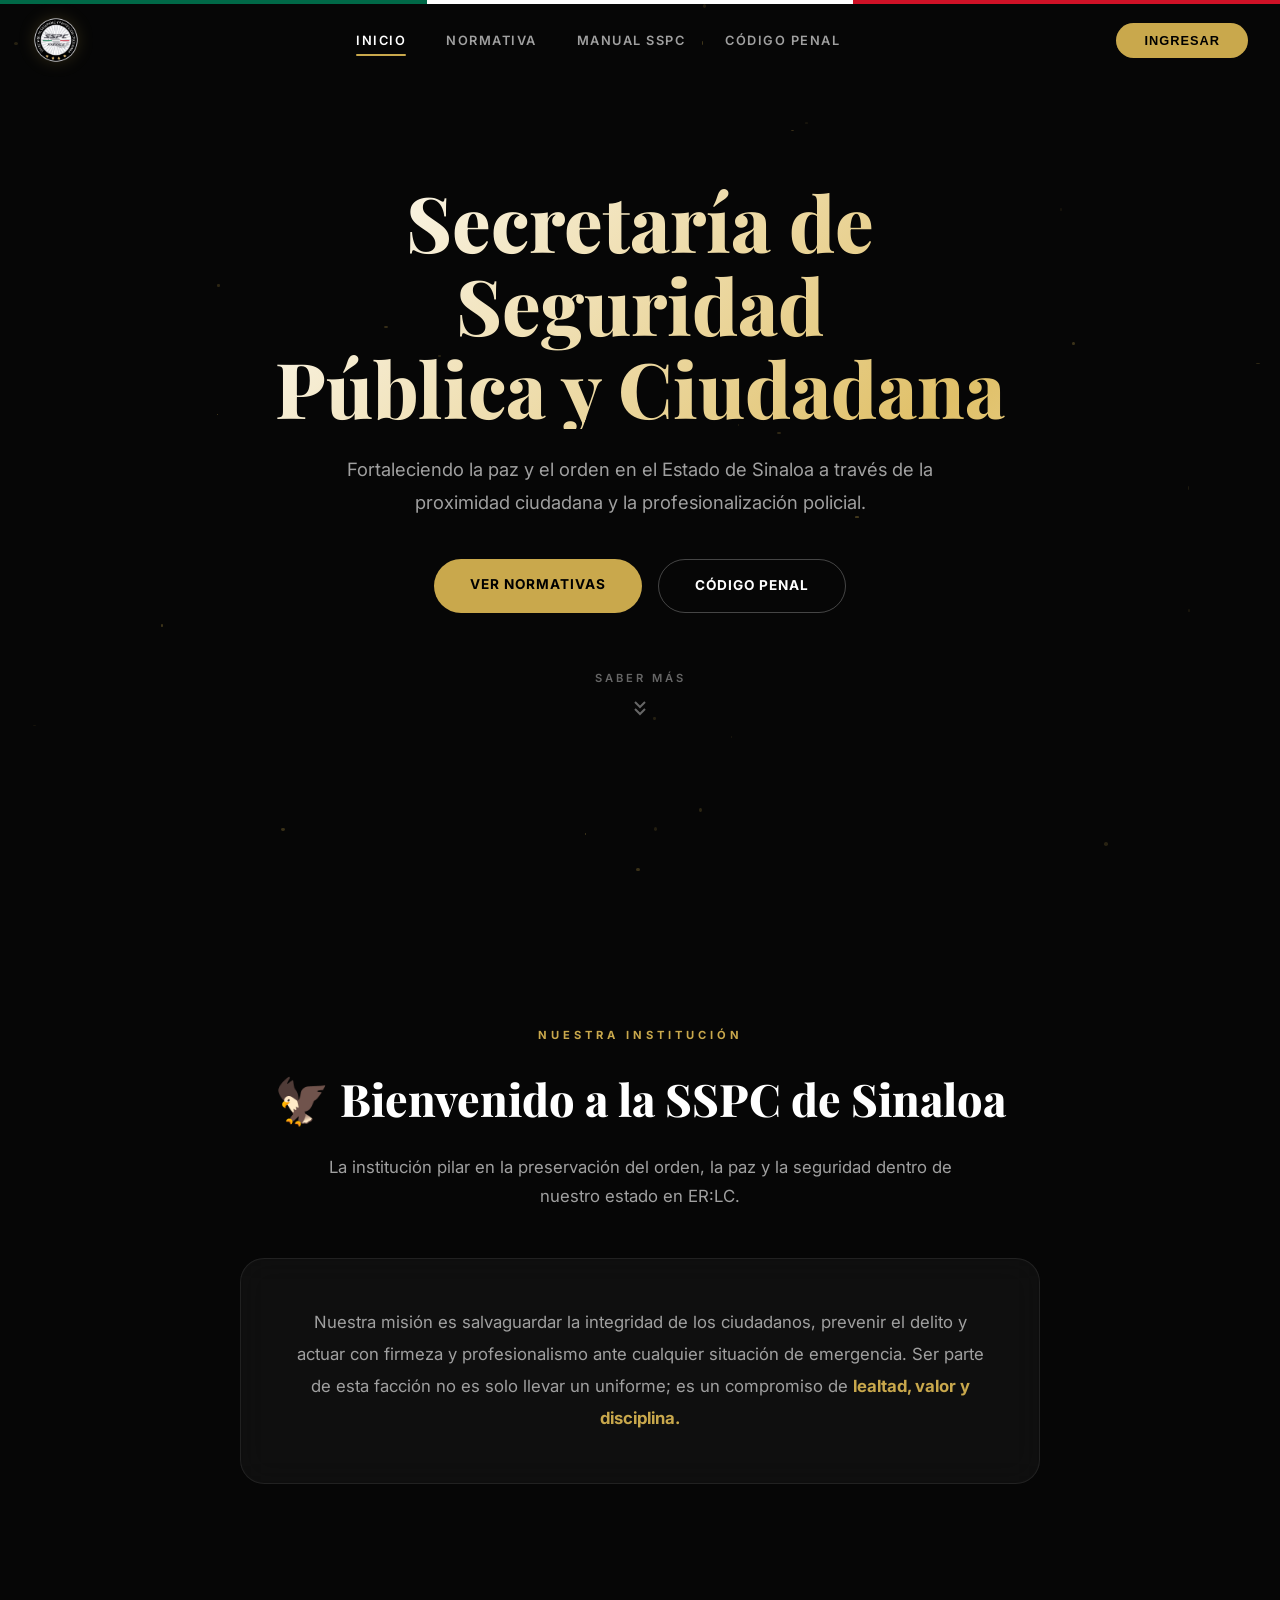
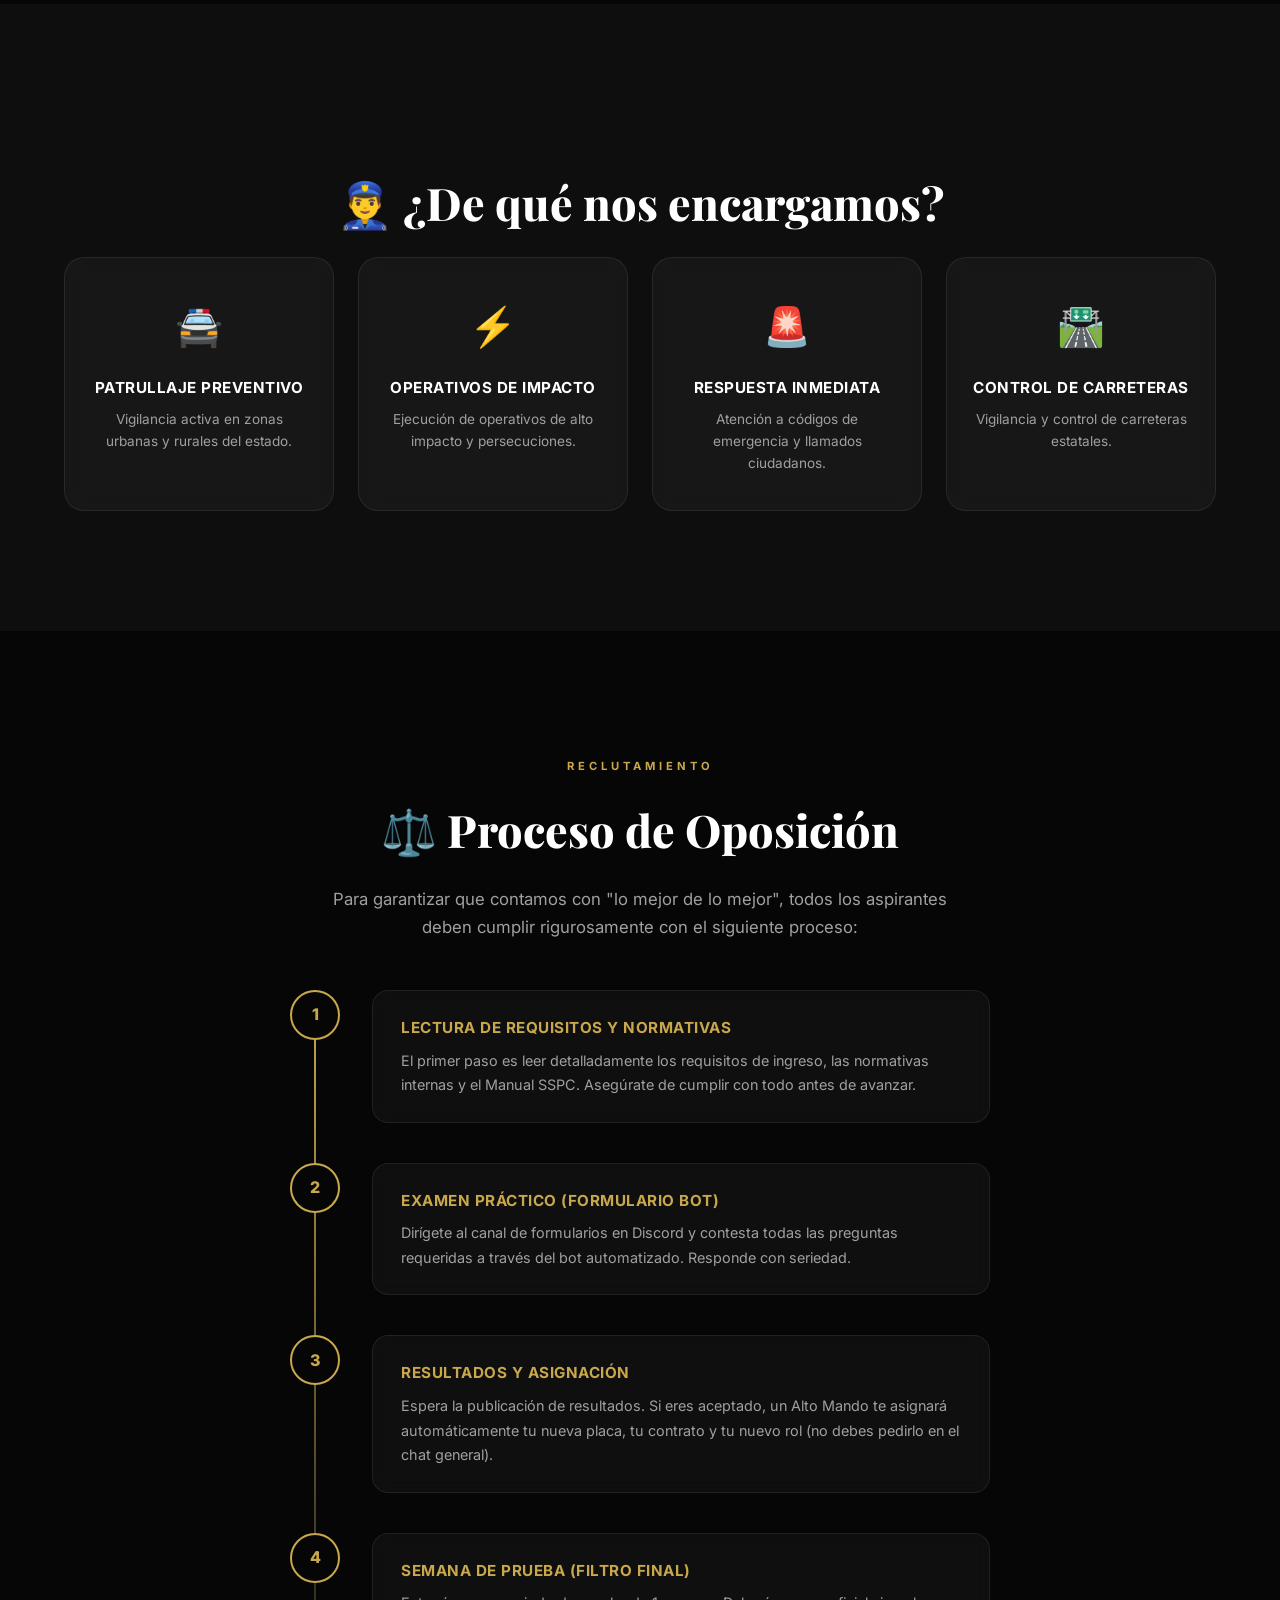
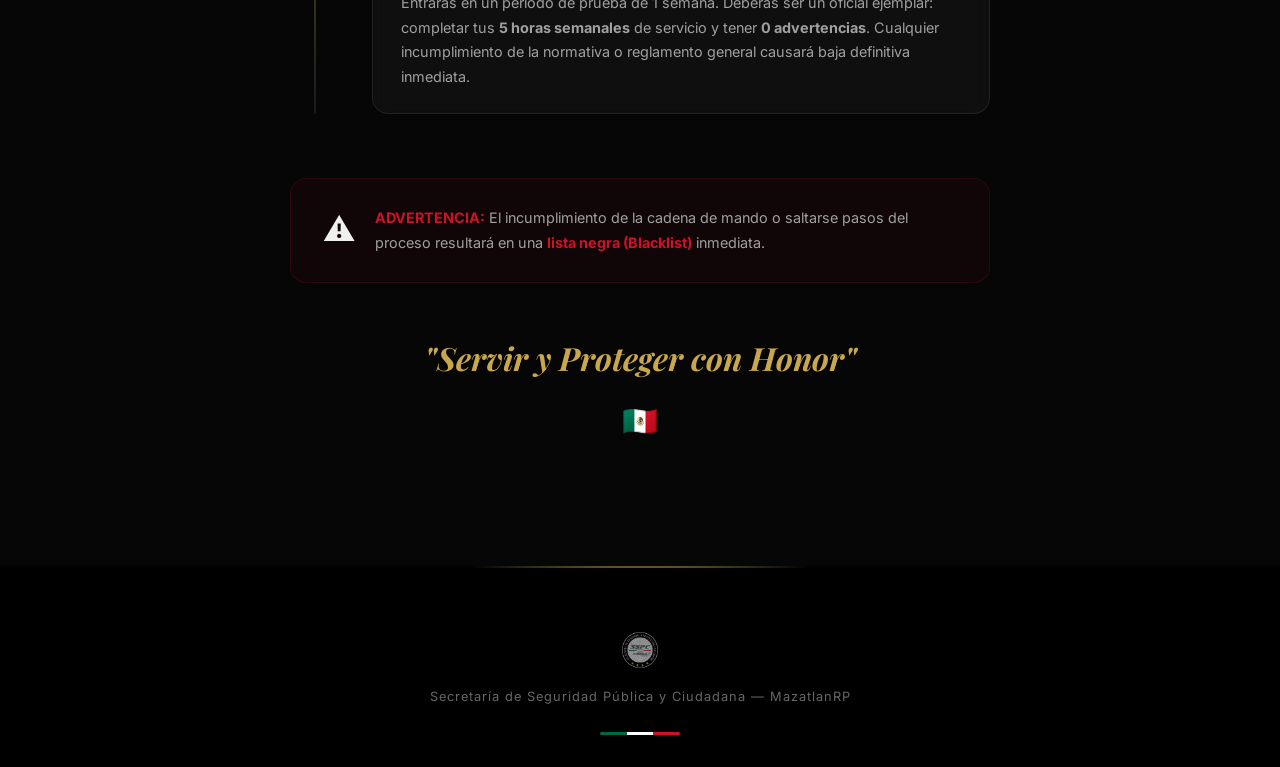
==== commit 8957d4e8: "feat: updates logo, fixes mobile login, auto-loads announcements, and adds auto-reset for weekly tim" ====
--- a/templates/index.html
+++ b/templates/index.html
@@ -13,6 +13,7 @@
     <link
         href="https://fonts.googleapis.com/css2?family=Inter:wght@300;400;500;600;700;800;900&family=Playfair+Display:wght@700;800&display=swap"
         rel="stylesheet">
+    <link rel="icon" type="image/webp" href="/static/logo.webp">
 </head>
 
 <body>
@@ -28,7 +29,7 @@
     <nav class="navbar" id="main-navbar">
         <div class="nav-container">
             <a href="#" class="nav-logo">
-                <img src="https://images.seeklogo.com/logo-png/62/1/secretaria-de-seguridad-y-proteccion-ciudadana-logo-png_seeklogo-626112.png"
+                <img src="/static/logo.webp"
                     alt="Logo SSPC Sinaloa" id="logo-img">
             </a>
 
@@ -191,7 +192,7 @@
     <footer class="footer">
         <div class="footer-glow"></div>
         <div class="container">
-            <img src="https://images.seeklogo.com/logo-png/62/1/secretaria-de-seguridad-y-proteccion-ciudadana-logo-png_seeklogo-626112.png"
+            <img src="/static/logo.webp"
                 alt="SSPC" class="footer-logo">
             <p class="footer-motto">Secretaría de Seguridad Pública y Ciudadana — MazatlanRP</p>
             <div class="footer-bar">
